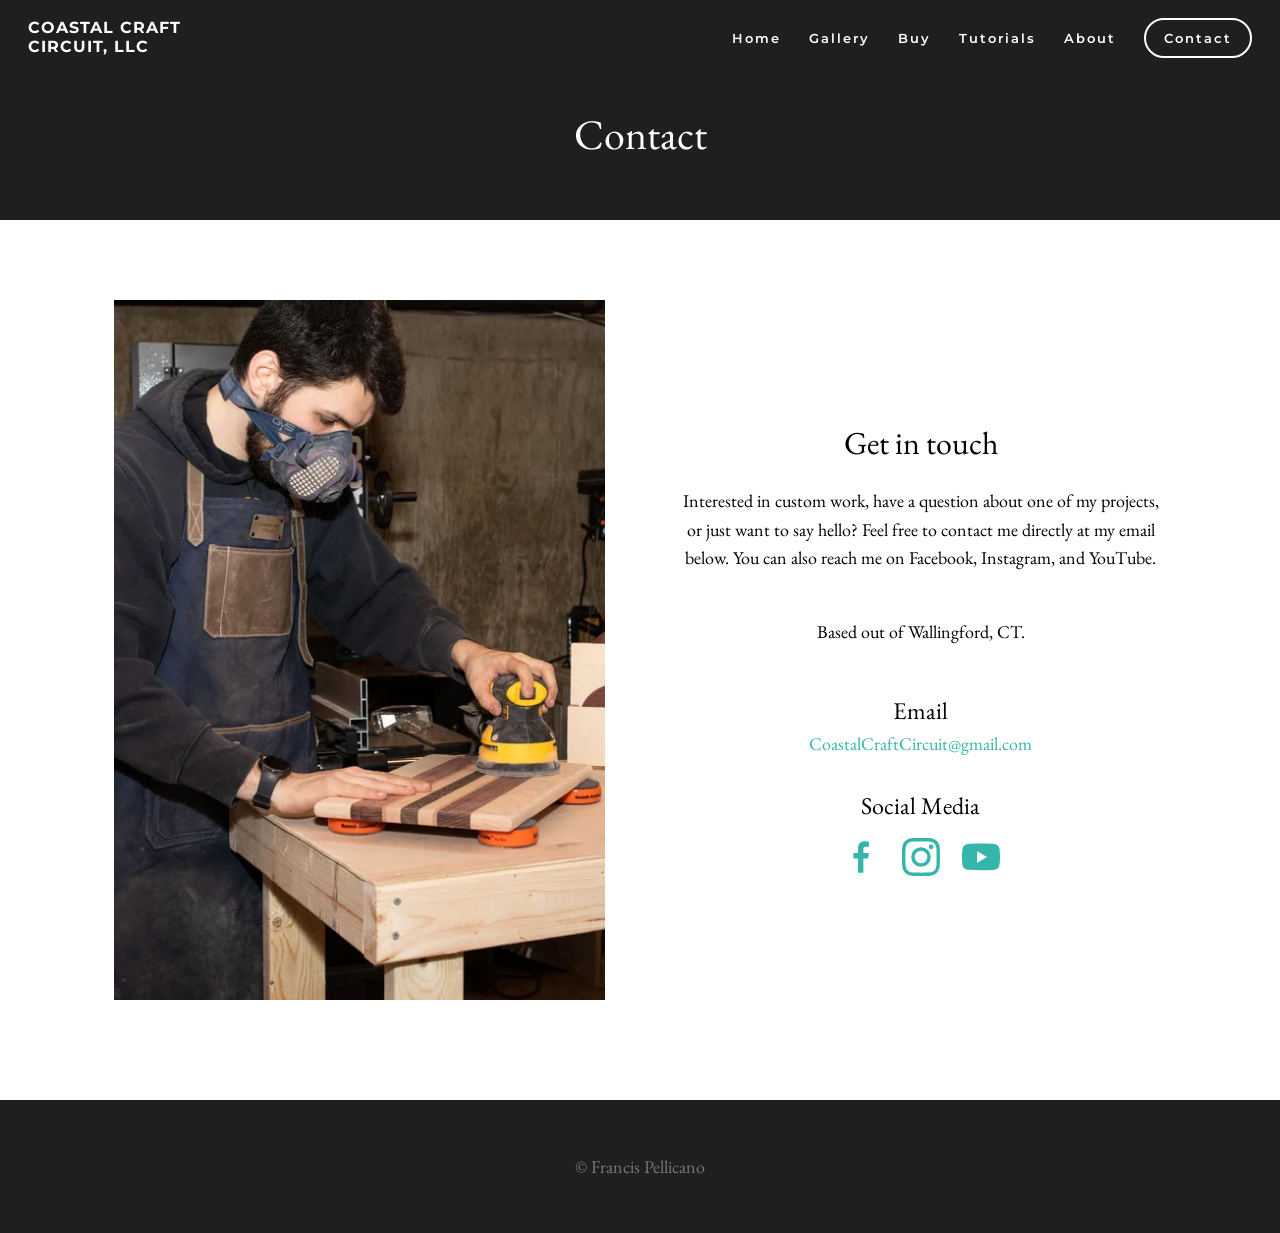
==== contact.html @ 921ea298 "Add contact page with social media links" ====
<!DOCTYPE html>
<html lang="en">
<head>
    <meta charset="UTF-8">
    <meta name="viewport" content="width=device-width, initial-scale=1.0">

    <title>Contact | Coastal Craft Circuit, LLC</title>
    <link rel="stylesheet" href="style.css">
	<link rel="icon" type="image/png" href="images/favicon.webp">
</head>

<body>

    <header>
        <div>
            COASTAL CRAFT<br>
            CIRCUIT, LLC
        </div>

		<nav class="site-nav">
			<a href="index.html">Home</a>
			<a href="gallery.html">Gallery</a>
			<a href="https://www.etsy.com/shop/CoastalCraftCircuit" target="_blank" rel="noopener noreferrer">Buy</a>
			<a href="tutorials.html">Tutorials</a>
			<a href="about.html">About</a>
			<a href="contact.html" class="contact-button">Contact</a>
		</nav>
    </header>

	<main class="contact-page">

		<section class="page-header">
			<h1>Contact</h1>
		</section>
		
		<section class="contact-content">
		
			<div class="contact-photo">
				<img src="images/contact-shop.webp"
					 alt="Frank Pellicano working in the shop">
			</div>
			
			
			<div class="contact-info">
				<h2>Get in touch</h2>

				<p>
					Interested in custom work, have a question about one of my projects,
					or just want to say hello? Feel free to contact me directly at my email below.
					You can also reach me on Facebook, Instagram, and YouTube.
				</p>
				
				<p>	
					Based out of Wallingford, CT. 
				</p>

				<div class="contact-details">
					<p>
						<strong>Email</strong><br>
						<a href="mailto:coastalcraftcircuit@gmail.com">CoastalCraftCircuit@gmail.com</a>
					</p>
				</div>
				
				<p class="social-title">
					<strong>Social Media</strong>
				</p>
				
				<div class="social-links">
					<a href="https://www.facebook.com/CoastalCraftCircuit/"
					   target="_blank"
					   rel="noopener noreferrer"
					   aria-label="Facebook">
						<img src="images/facebook.svg" alt="">
					</a>

					<a href="https://www.instagram.com/CoastalCraftCircuit/"
					   target="_blank"
					   rel="noopener noreferrer"
					   aria-label="Instagram">
						<img src="images/instagram.svg" alt="">
					</a>

					<a href="https://www.youtube.com/@CoastalCraftCircuit/"
					   target="_blank"
					   rel="noopener noreferrer"
					   aria-label="YouTube">
						<img src="images/youtube.svg" alt="">
					</a>
				</div>
				
			</div>
		</section>	

	</main>
	
	<footer class="site-footer">
		<p>&copy; Francis Pellicano</p>
	</footer>

</body>
</html>
---- style.css ----
@import url('https://fonts.googleapis.com/css2?family=EB+Garamond:ital,wght@0,400;1,400&family=Montserrat:wght@600&display=swap');
* {
    box-sizing: border-box;
}

html,
body {
    margin: 0;
    padding: 0;
}

body {
    font-family: "EB Garamond", Georgia, serif;
}

/* Header */

header {
    position: absolute;
    top: 0;
    left: 0;
    width: 100%;
    z-index: 10;

    display: flex;
    justify-content: space-between;
    align-items: flex-start;

    padding: 18px 28px;

    color: white;
    font-weight: bold;
    letter-spacing: 1px;
	
	font-family: "Montserrat", Arial, sans-serif;
}

nav {
    display: flex;
    align-items: center;
    gap: 28px;
}

nav a {
    color: white;
    text-decoration: none;
    font-family: "Montserrat", Arial, sans-serif;
    font-size: 13px;
    font-weight: 600;
    letter-spacing: 2px;
}

.site-nav .contact-button {
    border: 2px solid white;
    border-radius: 999px;
    padding: 10px 18px;
    transition: background-color 0.2s ease, color 0.2s ease;
}

.site-nav .contact-button:hover {
    background-color: white;
    color: hsl(0, 0%, 12%);
}

/* Hero */

.hero {
    min-height: 520px;

    background-image:
        linear-gradient(
            rgba(0, 0, 0, 0.42),
            rgba(0, 0, 0, 0.42)
        ),
        url("images/newport.webp");

    background-size: cover;
    background-position: center;

    display: flex;
    flex-direction: column;
    justify-content: center;
    align-items: center;

    text-align: center;
    color: white;
}

.hero h1 {
    font-family: "EB Garamond", Georgia, serif;
    font-size: 24px;
    font-style: italic;
    font-weight: 400;
    letter-spacing: 1px;
    line-height: 1.5;
    margin: 0 20px 18px;
}

.hero p {
    font-family: "EB Garamond", Georgia, serif;
    font-size: 20px;
    font-style: italic;
    font-weight: 400;
    letter-spacing: 1px;
    line-height: 1.5;
    margin: 0 0 28px;
}

.hero a {
    display: inline-block;

    padding: 13px 25px;
    border-radius: 25px;

    background: hsl(175, 54%, 46%);
    color: white;

    font-family: "Montserrat", Arial, sans-serif;
    text-decoration: none;
    font-size: 15px;
    font-weight: 600;
    letter-spacing: 2px;
}

/* Intro section */

.intro {
    padding: 80px 24px 90px;
    text-align: center;
}

.intro h2 {
    font-family: "EB Garamond", Georgia, serif;
    font-size: 32px;
    font-weight: 400;
    line-height: 1.2;
    margin: 0 0 24px;
}

.intro p {
    max-width: 680px;
    margin: 0 auto;

    font-family: "EB Garamond", Georgia, serif;
    font-size: 18px;
    font-weight: 400;
    line-height: 1.6;
}

.intro-links {
    margin-top: 20px;
    font-family: "Proxima Nova", Arial, sans-serif;
    font-size: 13px;
    font-weight: 600;
    letter-spacing: 2px;
}

.intro-links a {
    color: #222;
    text-decoration: none;
}

.intro-links a:hover {
    color: hsl(175, 54%, 46%);
}

.intro-links span {
    margin: 0 12px;
}

/* Homepage cards */

.home-cards {
    max-width: 1100px;
    margin: 80px auto 0;

    display: grid;
    grid-template-columns: repeat(2, 1fr);
    gap: 60px;
}

.home-card {
    text-align: center;
}

.home-card img {
    display: block;
    width: 100%;
    height: 340px;
    object-fit: cover;
}

.home-card h2 {
    font-family: "EB Garamond", Georgia, serif;
    font-size: 32px;
    font-weight: 400;
    line-height: 1.2;
    margin: 24px 0 14px;
}

.home-card p {
    max-width: none;
    margin: 0 0 18px;

    font-family: "EB Garamond", Georgia, serif;
    font-size: 18px;
    font-weight: 400;
    line-height: 1.6;
}

.home-card a {
    font-family: "Montserrat", Arial, sans-serif;
    font-size: 13px;
    font-weight: 600;
    letter-spacing: 2px;
    text-transform: uppercase;
    text-decoration: none;
    color: hsl(175, 54%, 46%);
}

.home-card img.contact-image {
    object-fit: cover;
    object-position: center 25%;
}

.home-card h2 a {
    font-family: "EB Garamond", Georgia, serif;
    font-size: 32px;
    font-weight: 400;
    letter-spacing: 0;
    text-transform: none;
    text-decoration: none;
    color: #222;
}

.home-card h2 a:hover {
    color: hsl(175, 54%, 46%);
}


/* Footer */

.site-footer {
    background: hsl(0, 0%, 12%);
    color: hsl(60, 6%, 45%);
    text-align: center;
    padding: 55px 20px;
}

.site-footer p {
    margin: 0;
    font-family: "EB Garamond", Georgia, serif;
    font-size: 18px;
    font-weight: 400;
    letter-spacing: 0;
}

/* Mobile navigation */

@media (max-width: 700px) {
    .site-header {
        flex-direction: column;
        align-items: flex-start;
        gap: 14px;
    }

	.site-nav {
		width: 100%;
		display: flex;
		flex-wrap: wrap;
		justify-content: flex-start;
		gap: 10px 18px;
		padding-left: 10px;
	}
}

/* Interior page header */

.page-header {
    min-height: 220px;
    background: hsl(0, 0%, 12%);

    display: flex;
    align-items: center;
    justify-content: center;

    padding: 80px 24px 30px;
    text-align: center;
    color: white;
}

.page-header h1 {
    margin: 0;

    font-family: "EB Garamond", Georgia, serif;
    font-size: 42px;
    font-weight: 400;
    line-height: 1.2;
}

/* Contact page */

.contact-content {
    max-width: 1100px;
    margin: 0 auto;
    padding: 80px 24px 100px;

    display: grid;
    grid-template-columns: 1fr 1fr;
    gap: 70px;
    align-items: center;
}

.contact-photo img {
    display: block;
    width: 100%;
    height: 700px;
    object-fit: cover;
}

.contact-info {
    text-align: center;
}

.contact-info h2 {
    margin: 0 0 24px;

    font-family: "EB Garamond", Georgia, serif;
    font-size: 32px;
    font-weight: 400;
    line-height: 1.2;
}

.contact-info > p {
    margin: 0 auto 45px;

    font-family: "EB Garamond", Georgia, serif;
    font-size: 18px;
    font-weight: 400;
    line-height: 1.6;
}

.contact-details {
    display: flex;
    justify-content: center;
}

.contact-details p {
    margin: 0;

    font-family: "EB Garamond", Georgia, serif;
    font-size: 18px;
    line-height: 1.6;
}

.contact-details strong {
    font-weight: 400;
    font-size: 24px;
}

.contact-details a {
    color: hsl(175, 54%, 46%);
    text-decoration: none;
}

.contact-details a:hover {
    text-decoration: underline;
}

.social-links {
    display: flex;
    justify-content: center;
    gap: 22px;
    margin-top: 0;
}

.social-links a {
    display: flex;
    align-items: center;
    justify-content: center;

    width: 38px;
    height: 38px;

    color: hsl(175, 54%, 46%);
    transition: transform 0.2s ease, opacity 0.2s ease;
}

.social-links svg {
    width: 24px;
    height: 24px;
    fill: currentColor;
}

.social-links a:hover {
    transform: translateY(-3px);
    opacity: 0.7;
}

.contact-info > .social-title {
    margin: 28px 0 12px;

    font-family: "EB Garamond", Georgia, serif;
    font-size: 18px;
    line-height: 1.6;
}

.social-title strong {
    font-weight: 400;
    font-size: 24px;
}
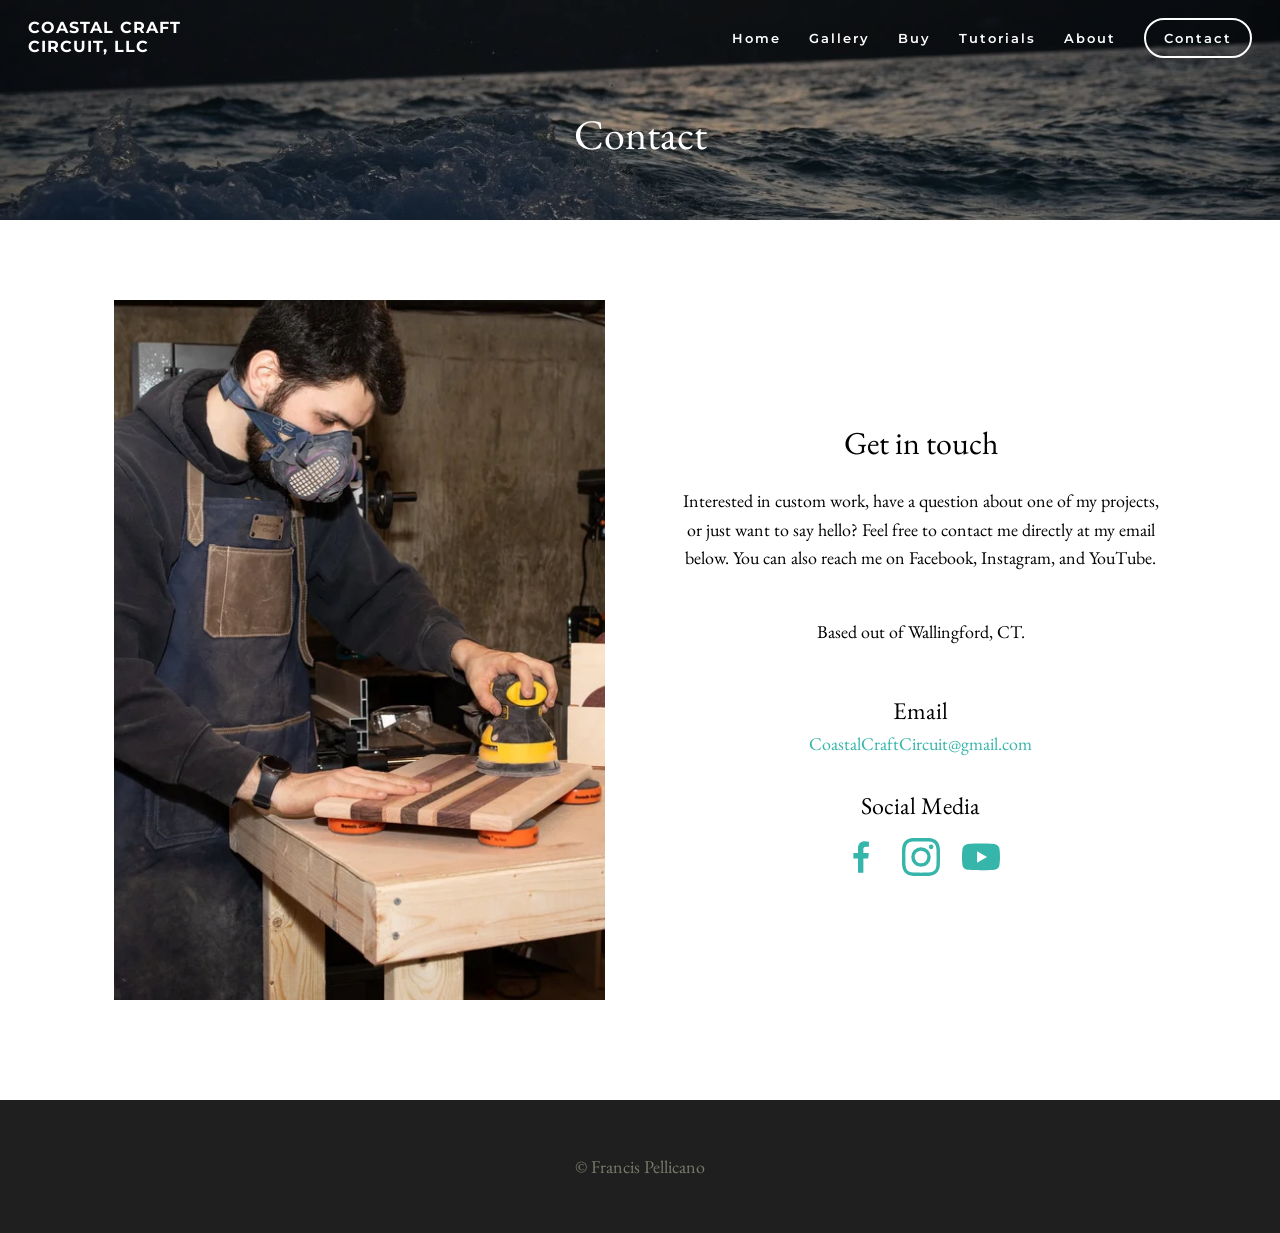
==== commit 6ab12d50: "Added banner to contact page" ====
--- a/contact.html
+++ b/contact.html
@@ -29,7 +29,7 @@
 
 	<main class="contact-page">
 
-		<section class="page-header">
+		<section class="page-header contact-header">
 			<h1>Contact</h1>
 		</section>
 		
--- a/style.css
+++ b/style.css
@@ -298,6 +298,18 @@
     line-height: 1.2;
 }
 
+.contact-header {
+    background-image:
+        linear-gradient(
+            rgba(0, 0, 0, 0.35),
+            rgba(0, 0, 0, 0.35)
+        ),
+        url("images/contact-waves.webp");
+
+    background-size: cover;
+    background-position: center;
+}
+
 /* Contact page */
 
 .contact-content {
